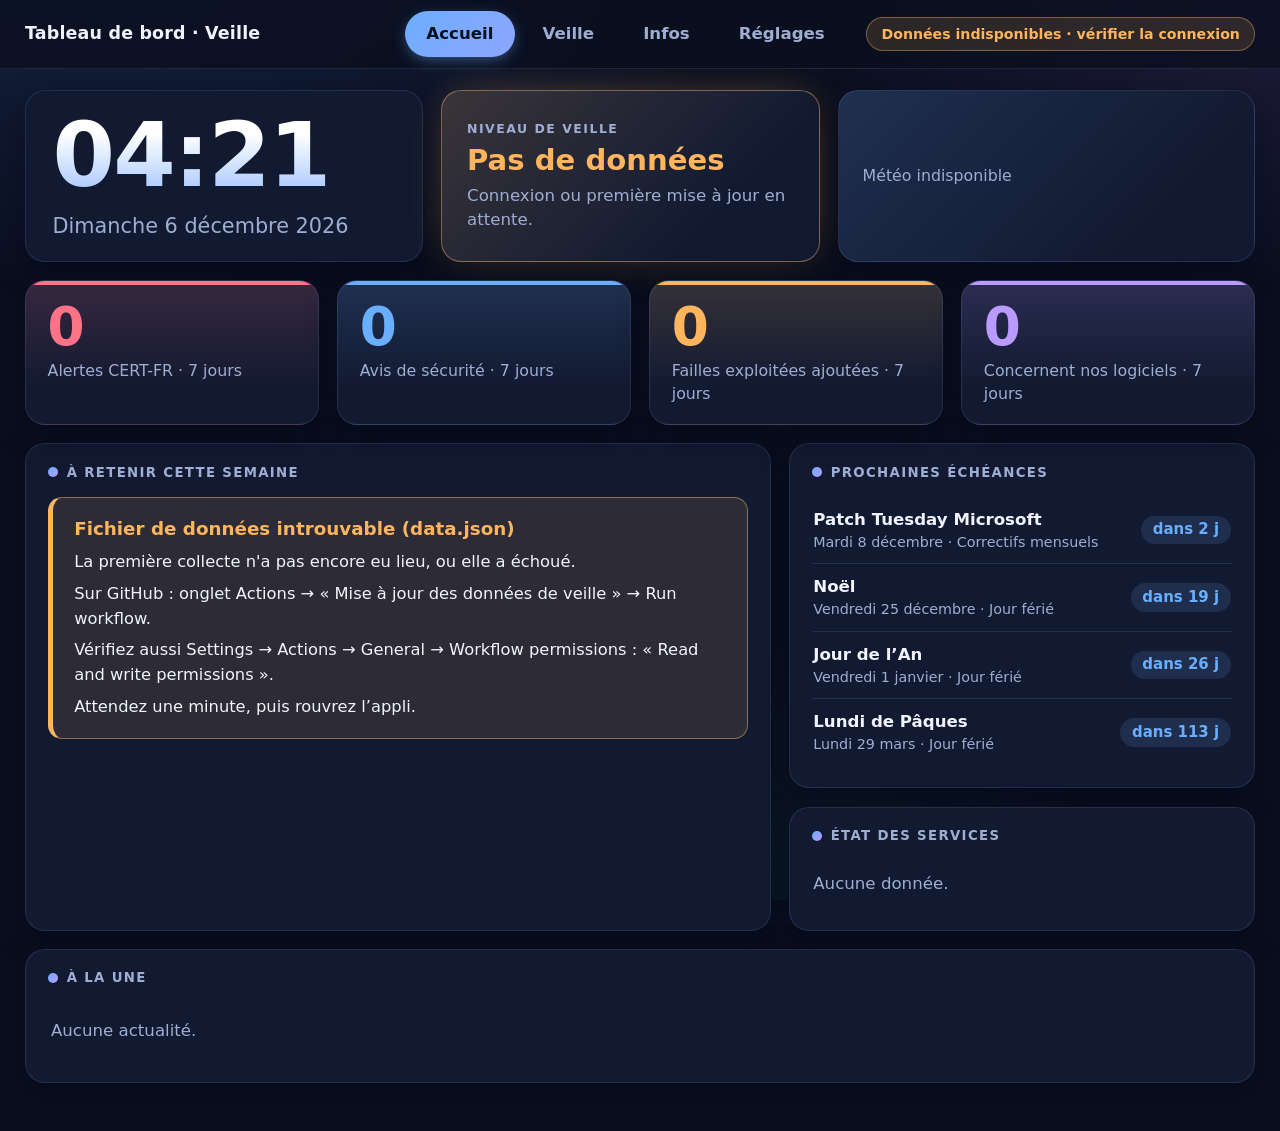
==== index.html @ 77cfb2e6 "Appli de veille installable (PWA) : accueil, veille, infos, réglages Collecte des flux publics par G" ====
<!doctype html>
<html lang="fr">
<head>
  <meta charset="utf-8">
  <meta name="viewport" content="width=device-width, initial-scale=1">
  <meta name="color-scheme" content="dark">
  <meta name="theme-color" content="#0b1220">
  <meta name="robots" content="noindex, nofollow">
  <title>Tableau de bord · SGC-NUM</title>
  <link rel="manifest" href="manifest.webmanifest">
  <link rel="icon" href="icons/icon-192.png">
  <link rel="apple-touch-icon" href="icons/icon-192.png">
  <script>try{var t=JSON.parse(localStorage.getItem('veille.settings')||'{}').theme;document.documentElement.dataset.theme=t==='light'?'light':'dark';}catch(e){document.documentElement.dataset.theme='dark';}</script>
  <link rel="stylesheet" href="style.css">
</head>
<body data-page="home">
  <header class="top">
    <div class="brand" id="brand">Tableau de bord · Veille</div>
    <nav>
      <a href="index.html" class="active">Accueil</a>
      <a href="veille.html">Veille</a>
      <a href="infos.html">Infos</a>
      <a href="reglages.html">Réglages</a>
    </nav>
    <div class="stale" id="stale" hidden></div>
  </header>

  <main class="home">
    <section class="hero">
      <div class="clock">
        <div id="time" class="time">--:--</div>
        <div id="date" class="date"></div>
      </div>
      <div class="level" id="level"></div>
      <div class="weather" id="weather"></div>
    </section>

    <section class="kpis" id="kpis" aria-label="Chiffres de la semaine"></section>

    <section class="panel">
      <h2>À retenir cette semaine</h2>
      <ol id="top" class="list"></ol>
    </section>

    <aside class="side">
      <section class="panel">
        <h2>Prochaines échéances</h2>
        <ul id="deadlines" class="plain"></ul>
      </section>
      <section class="panel">
        <h2>État des services</h2>
        <ul id="services" class="plain"></ul>
      </section>
    </aside>

    <section class="panel full">
      <h2>À la une</h2>
      <ul id="news" class="news-strip"></ul>
    </section>
  </main>

  <footer id="foot"></footer>

  <div id="modal" class="modal" hidden>
    <div class="sheet" role="dialog" aria-modal="true">
      <button class="close" id="close" aria-label="Fermer">✕</button>
      <div id="modal-body"></div>
    </div>
  </div>

  <script src="app.js"></script>
</body>
</html>
---- style.css ----
/* ============ Thèmes ============ */
:root,
:root[data-theme="dark"] {
  --bg: #0a0f1f;
  --glow-1: rgba(79, 140, 255, .17);
  --glow-2: rgba(168, 120, 255, .13);
  --glow-3: rgba(32, 214, 181, .08);
  --card: #121a31;
  --card-hi: #18223f;
  --line: rgba(150, 170, 230, .15);
  --text: #f1f4ff;
  --muted: #9eaed3;
  --faint: #70809f;
  --accent: #6aaeff;
  --accent-ink: #06101f;
  --red: #ff7387;
  --orange: #ffb55e;
  --green: #45e0a4;
  --purple: #b99aff;
  --purple-ink: #1a0f33;
  --teal: #4fd9e3;
  --gray: #8a99bd;
  --shadow: 0 10px 30px rgba(2, 6, 20, .45);
  --header: rgba(10, 15, 31, .8);
  --overlay: rgba(4, 8, 20, .74);
  --time-grad: linear-gradient(180deg, #ffffff 25%, #9cc2ff);
  color-scheme: dark;
}

:root[data-theme="light"] {
  --bg: #eef2fa;
  --glow-1: rgba(79, 140, 255, .16);
  --glow-2: rgba(168, 120, 255, .11);
  --glow-3: rgba(32, 214, 181, .09);
  --card: #ffffff;
  --card-hi: #f4f7fe;
  --line: rgba(20, 40, 90, .13);
  --text: #0e1a33;
  --muted: #51628a;
  --faint: #7b8aac;
  --accent: #1d6df0;
  --accent-ink: #ffffff;
  --red: #d42a41;
  --orange: #b85f00;
  --green: #08855a;
  --purple: #6a3fd4;
  --purple-ink: #ffffff;
  --teal: #08838d;
  --gray: #637199;
  --shadow: 0 8px 24px rgba(30, 50, 110, .10);
  --header: rgba(238, 242, 250, .88);
  --overlay: rgba(20, 30, 60, .38);
  --time-grad: linear-gradient(180deg, #0e1a33 30%, #2a62d6);
  color-scheme: light;
}

/* ============ Base ============ */
* { box-sizing: border-box; }
html { font-size: clamp(15px, 1.3vw, 21px); }
body {
  margin: 0;
  min-height: 100vh;
  color: var(--text);
  font-family: system-ui, -apple-system, "Segoe UI", Roboto, "Helvetica Neue", sans-serif;
  line-height: 1.45;
  background:
    radial-gradient(1100px 600px at 8% -8%, var(--glow-1), transparent 60%),
    radial-gradient(900px 520px at 100% 0%, var(--glow-2), transparent 55%),
    radial-gradient(900px 600px at 50% 110%, var(--glow-3), transparent 60%),
    var(--bg);
  background-attachment: fixed;
  -webkit-tap-highlight-color: transparent;
  user-select: none;
}
::selection { background: color-mix(in srgb, var(--accent) 35%, transparent); }
main { padding: 1.3rem 1.5rem 1.6rem; max-width: 1600px; margin: 0 auto; }

/* ============ Barre du haut ============ */
.top {
  display: flex; align-items: center; gap: 1.2rem;
  padding: .65rem 1.5rem;
  background: var(--header);
  backdrop-filter: blur(14px); -webkit-backdrop-filter: blur(14px);
  border-bottom: 1px solid var(--line);
  position: sticky; top: 0; z-index: 5;
}
.brand { font-weight: 800; letter-spacing: .01em; font-size: 1.05rem; }
nav { display: flex; gap: .35rem; margin-left: auto; }
nav a {
  color: var(--muted); text-decoration: none; font-weight: 650;
  padding: .6rem 1.3rem; border-radius: 999px; min-height: 46px;
  display: inline-flex; align-items: center;
  transition: background .15s, color .15s;
}
nav a:active { background: var(--card-hi); }
nav a.active {
  color: var(--accent-ink);
  background: linear-gradient(135deg, var(--accent), color-mix(in srgb, var(--accent) 55%, var(--purple)));
  box-shadow: 0 4px 16px -4px color-mix(in srgb, var(--accent) 60%, transparent);
}
.stale {
  color: var(--orange); font-size: .85rem; font-weight: 600;
  background: color-mix(in srgb, var(--orange) 14%, transparent);
  border: 1px solid color-mix(in srgb, var(--orange) 40%, transparent);
  padding: .35rem .85rem; border-radius: 999px;
}

/* ============ Mises en page ============ */
.home, .infos, .settings { display: grid; gap: 1.1rem; grid-template-columns: 1.6fr 1fr; }
.infos, .settings { grid-template-columns: 1fr 1fr; }
.home > *, .infos > *, .settings > *, .wx-grid > * { min-width: 0; }
.full { grid-column: 1 / -1; }
.side { display: flex; flex-direction: column; gap: 1.1rem; }
.hero { grid-column: 1 / -1; display: grid; gap: 1.1rem; grid-template-columns: 1.05fr 1fr 1.1fr; align-items: stretch; }
.kpis { grid-column: 1 / -1; display: grid; gap: 1.1rem; grid-template-columns: repeat(4, 1fr); }

.panel, .clock, .level, .weather {
  background: var(--card); border: 1px solid var(--line); border-radius: 20px; box-shadow: var(--shadow);
}
.panel { padding: 1.1rem 1.3rem 1.3rem; }
.panel h2 {
  margin: 0 0 .9rem; display: flex; align-items: center; gap: .55rem;
  font-size: .8rem; font-weight: 800; letter-spacing: .1em; text-transform: uppercase; color: var(--muted);
}
.panel h2::before {
  content: ""; width: .6rem; height: .6rem; border-radius: 50%; flex: none;
  background: linear-gradient(135deg, var(--accent), var(--purple));
}

/* ============ Accueil : horloge, niveau, météo ============ */
.clock { padding: 1.2rem 1.6rem; display: flex; flex-direction: column; justify-content: center; }
.time {
  font-size: 5.4rem; font-weight: 800; line-height: 1; letter-spacing: -.02em; font-variant-numeric: tabular-nums;
  background: var(--time-grad); -webkit-background-clip: text; background-clip: text; color: transparent;
}
.date { color: var(--muted); font-size: 1.25rem; margin-top: .6rem; font-weight: 500; }

.level {
  --c: var(--green);
  padding: 1.2rem 1.5rem; display: flex; flex-direction: column; justify-content: center; gap: .35rem;
  background: linear-gradient(135deg, color-mix(in srgb, var(--c) 17%, var(--card)), var(--card) 72%);
  border-color: color-mix(in srgb, var(--c) 38%, var(--line));
  box-shadow: var(--shadow), 0 0 44px -14px color-mix(in srgb, var(--c) 55%, transparent);
}
.level.ok { --c: var(--green); }
.level.warn { --c: var(--orange); }
.level.crit { --c: var(--red); }
.level .tag { font-size: .75rem; letter-spacing: .12em; text-transform: uppercase; color: var(--muted); font-weight: 700; }
.level .label { font-size: 1.75rem; font-weight: 800; color: var(--c); line-height: 1.15; }
.level .why { color: var(--muted); font-size: 1rem; }

.weather {
  padding: 1.1rem 1.4rem; display: flex; flex-direction: column; gap: .7rem; justify-content: center;
  background: linear-gradient(135deg, color-mix(in srgb, var(--accent) 15%, var(--card)), var(--card) 75%);
}
.weather .now { display: flex; align-items: center; gap: 1rem; }
.weather .icon { font-size: 3.2rem; line-height: 1; }
.weather .temp { font-size: 2.7rem; font-weight: 800; line-height: 1; }
.weather .meta { color: var(--muted); font-size: .95rem; }
.weather .hours { display: flex; gap: .3rem; border-top: 1px solid var(--line); padding-top: .7rem; }

.hour { flex: 1; text-align: center; font-size: .85rem; color: var(--muted); font-variant-numeric: tabular-nums; }
.hour b { display: block; color: var(--text); font-weight: 650; }
.hour .ic { font-size: 1.3rem; line-height: 1.5; }
.hour .pp { color: var(--accent); font-size: .75rem; font-weight: 600; }

/* ============ Chiffres de la semaine ============ */
.kpi {
  --c: var(--accent);
  position: relative; overflow: hidden; display: block; min-height: 48px;
  padding: 1.1rem 1.3rem; text-decoration: none; color: inherit;
  border: 1px solid var(--line); border-radius: 20px; box-shadow: var(--shadow);
  background: linear-gradient(180deg, color-mix(in srgb, var(--c) 15%, var(--card)), var(--card) 75%);
}
.kpi::after { content: ""; position: absolute; left: 0; right: 0; top: 0; height: 4px; background: var(--c); }
.kpi:active { filter: brightness(1.12); }
.kpi .n { font-size: 3.2rem; font-weight: 800; line-height: 1.05; color: var(--c); font-variant-numeric: tabular-nums; }
.kpi .l { color: var(--muted); font-size: .95rem; margin-top: .25rem; }
.kpi.k-alerte { --c: var(--red); }
.kpi.k-avis { --c: var(--accent); }
.kpi.k-kev { --c: var(--orange); }
.kpi.k-match { --c: var(--purple); }

/* ============ Listes d'articles ============ */
.list { list-style: none; margin: 0; padding: 0; display: flex; flex-direction: column; gap: .6rem; }
.item {
  --c: var(--gray);
  position: relative; overflow: hidden; cursor: pointer; min-height: 48px;
  background: var(--card-hi); border: 1px solid var(--line); border-radius: 14px;
  padding: .85rem 1rem .85rem 1.25rem;
}
.item::before { content: ""; position: absolute; left: 0; top: 0; bottom: 0; width: 5px; background: var(--c); }
.item:active { filter: brightness(1.12); }
.item .title {
  font-weight: 650; line-height: 1.35; font-size: 1.02rem;
  overflow: hidden; display: -webkit-box; -webkit-line-clamp: 2; -webkit-box-orient: vertical;
}
.item .meta { display: flex; flex-wrap: wrap; gap: .45rem; align-items: center; margin-top: .5rem; color: var(--muted); font-size: .84rem; }
.t-alerte { --c: var(--red); }
.t-kev { --c: var(--orange); }
.t-avis { --c: var(--accent); }
.t-cti { --c: var(--purple); }
.t-vuln { --c: var(--teal); }
.t-actualite, .t-news { --c: var(--gray); }
.list.big .item .title { font-size: 1.08rem; }
.empty { color: var(--muted); padding: 1rem .2rem; }

.badge {
  --c: var(--gray);
  display: inline-flex; align-items: center; padding: .16rem .62rem; border-radius: 999px;
  font-size: .76rem; font-weight: 700; color: var(--c);
  background: color-mix(in srgb, var(--c) 16%, transparent);
  border: 1px solid color-mix(in srgb, var(--c) 32%, transparent);
}
.b-alerte { --c: var(--red); }
.b-kev { --c: var(--orange); }
.b-avis, .b-news { --c: var(--accent); }
.b-cti { --c: var(--purple); }
.b-vuln { --c: var(--teal); }
.b-actualite { --c: var(--gray); }
.b-match { --c: var(--purple); background: color-mix(in srgb, var(--purple) 26%, transparent); font-weight: 800; }
.b-ransom { background: var(--red); color: #fff; border-color: transparent; }

/* Message quand il n'y a rien à afficher */
.notice {
  list-style: none; display: flex; flex-direction: column; gap: .45rem;
  padding: 1.1rem 1.3rem; border-radius: 14px;
  background: color-mix(in srgb, var(--orange) 11%, var(--card));
  border: 1px solid color-mix(in srgb, var(--orange) 40%, var(--line));
  border-left: 5px solid var(--orange);
}
.notice .n-title { font-weight: 800; font-size: 1.1rem; color: var(--orange); }
.notice .n-line { line-height: 1.5; font-size: .98rem; }

/* ============ Listes simples ============ */
.plain { list-style: none; margin: 0; padding: 0; display: flex; flex-direction: column; }
.plain li { display: flex; align-items: center; gap: .8rem; padding: .65rem .1rem; border-bottom: 1px solid var(--line); min-height: 48px; }
.plain li:last-child { border-bottom: 0; }
.plain .grow { flex: 1; min-width: 0; font-weight: 600; }
.plain .sub { color: var(--muted); font-size: .86rem; font-weight: 400; }
.plain .when {
  color: var(--accent); font-weight: 800; white-space: nowrap; font-variant-numeric: tabular-nums;
  background: color-mix(in srgb, var(--accent) 13%, transparent); padding: .2rem .7rem; border-radius: 999px; font-size: .9rem;
}
.dot { width: .85rem; height: .85rem; border-radius: 50%; background: var(--gray); flex: none; }
.dot.ok { background: var(--green); box-shadow: 0 0 10px color-mix(in srgb, var(--green) 70%, transparent); }
.dot.warn { background: var(--orange); box-shadow: 0 0 10px color-mix(in srgb, var(--orange) 70%, transparent); }
.dot.bad { background: var(--red); box-shadow: 0 0 10px color-mix(in srgb, var(--red) 70%, transparent); }

/* ============ À la une ============ */
.news-strip { list-style: none; margin: 0; padding: 0; display: grid; gap: .8rem; grid-template-columns: repeat(3, 1fr); }
.news { background: var(--card-hi); border: 1px solid var(--line); border-radius: 14px; padding: .9rem 1.05rem; cursor: pointer; min-height: 48px; }
.news:active { filter: brightness(1.12); }
.news .src { color: var(--accent); font-size: .76rem; font-weight: 800; letter-spacing: .06em; text-transform: uppercase; }
.news .t { margin-top: .3rem; font-weight: 650; line-height: 1.35; overflow: hidden; display: -webkit-box; -webkit-line-clamp: 3; -webkit-box-orient: vertical; }
.news .ago { color: var(--muted); font-size: .8rem; margin-top: .4rem; }

/* ============ Page Veille ============ */
.veille { display: flex; flex-direction: column; gap: 1rem; }
.toolbar { display: flex; flex-direction: column; gap: .75rem; }
#q {
  width: 100%; padding: .95rem 1.2rem; font-size: 1.05rem; border-radius: 14px; user-select: text; font-family: inherit;
  background: var(--card); color: var(--text); border: 1px solid var(--line); box-shadow: var(--shadow);
}
#q::placeholder { color: var(--faint); }
#q:focus { outline: 2px solid var(--accent); outline-offset: 1px; }
.chips { display: flex; flex-wrap: wrap; gap: .5rem; }
.chip {
  min-height: 44px; padding: .5rem 1.1rem; border-radius: 999px; cursor: pointer; font-family: inherit;
  border: 1px solid var(--line); background: var(--card); color: var(--muted); font-size: .95rem; font-weight: 650;
}
.chip[aria-pressed="true"] { background: var(--accent); color: var(--accent-ink); border-color: transparent; box-shadow: 0 4px 14px -4px color-mix(in srgb, var(--accent) 60%, transparent); }
.chips.groups .chip[aria-pressed="true"] { background: var(--purple); color: var(--purple-ink); box-shadow: 0 4px 14px -4px color-mix(in srgb, var(--purple) 60%, transparent); }
.count { color: var(--muted); font-size: .9rem; font-weight: 600; }

/* ============ Météo détaillée ============ */
.wx-grid { display: grid; gap: 1.3rem; grid-template-columns: minmax(0, 1fr) minmax(0, 1.6fr); align-items: start; }
.wx-now { display: flex; align-items: center; gap: 1.1rem; }
.wx-now .icon { font-size: 4.4rem; line-height: 1; }
.wx-now .temp { font-size: 3.7rem; font-weight: 800; line-height: 1; }
.wx-now .meta { color: var(--muted); }
.wx-facts { display: grid; grid-template-columns: 1fr 1fr 1fr; gap: .6rem; margin-top: 1.1rem; }
.fact { background: var(--card-hi); border: 1px solid var(--line); border-radius: 12px; padding: .6rem .85rem; }
.fact .k { color: var(--muted); font-size: .78rem; }
.fact .v { font-weight: 700; font-size: 1.05rem; }
.scroller { display: flex; gap: .4rem; overflow-x: auto; padding-bottom: .5rem; -webkit-overflow-scrolling: touch; scrollbar-width: thin; }
.scroller .hour { flex: 0 0 4.3rem; background: var(--card-hi); border: 1px solid var(--line); border-radius: 12px; padding: .55rem .2rem; }
.days { display: flex; flex-direction: column; margin-top: .6rem; }
.day { display: grid; grid-template-columns: 6rem 2rem 1fr auto; gap: .6rem; align-items: center; padding: .5rem 0; border-top: 1px solid var(--line); font-size: .96rem; }
.day .d { font-weight: 700; text-transform: capitalize; }
.day .r { color: var(--muted); }
.stale-note { color: var(--orange); font-size: .8rem; font-weight: 600; }
.hint { color: var(--muted); font-size: .88rem; line-height: 1.5; margin: 0 0 .5rem; }
.hint.spaced { margin-top: 1.1rem; }
.hint code { background: var(--card-hi); padding: .05rem .4rem; border-radius: 6px; }

/* ============ Réglages ============ */
.settings input[type="text"], .settings textarea {
  width: 100%; padding: .85rem 1.05rem; font-size: 1rem; border-radius: 12px; user-select: text; font-family: inherit;
  background: var(--card-hi); color: var(--text); border: 1px solid var(--line);
}
.settings input:focus, .settings textarea:focus { outline: 2px solid var(--accent); outline-offset: 1px; }
.settings textarea { font-family: ui-monospace, Menlo, Consolas, monospace; font-size: .9rem; line-height: 1.55; resize: vertical; min-height: 16rem; }
.actions { display: flex; align-items: center; gap: .8rem; margin-top: 1rem; flex-wrap: wrap; }
.btn {
  min-height: 48px; padding: .6rem 1.4rem; border-radius: 999px; cursor: pointer; font-family: inherit;
  border: 1px solid var(--line); background: var(--card-hi); color: var(--text); font-weight: 700; font-size: 1rem;
}
.btn.primary { background: var(--accent); color: var(--accent-ink); border-color: transparent; }

/* ============ Fenêtre de détail ============ */
.modal {
  position: fixed; inset: 0; z-index: 20; padding: 1.5rem;
  display: flex; align-items: center; justify-content: center;
  background: var(--overlay); backdrop-filter: blur(6px); -webkit-backdrop-filter: blur(6px);
}
.modal[hidden] { display: none; }
.sheet {
  position: relative; width: min(900px, 100%); max-height: 88vh; overflow: auto; user-select: text;
  background: var(--card); border: 1px solid var(--line); border-radius: 24px; padding: 1.7rem 1.9rem; box-shadow: var(--shadow);
}
.close {
  position: absolute; top: .9rem; right: .9rem; width: 48px; height: 48px; border-radius: 50%; cursor: pointer;
  border: 1px solid var(--line); background: var(--card-hi); color: var(--text); font-size: 1.2rem;
}
.sheet h3 { margin: 0 3.2rem .8rem 0; font-size: 1.4rem; line-height: 1.3; }
.sheet .row { display: flex; flex-wrap: wrap; gap: .5rem; align-items: center; margin-bottom: .8rem; color: var(--muted); font-size: .9rem; }
.sheet p { line-height: 1.6; font-size: 1.06rem; margin: .7rem 0; }
.sheet .src { color: var(--muted); font-size: .85rem; word-break: break-all; margin-top: 1rem; }
.sheet .cves { display: flex; flex-wrap: wrap; gap: .4rem; margin-top: .7rem; }
.sheet .cves span { font-family: ui-monospace, Menlo, monospace; background: var(--card-hi); border: 1px solid var(--line); border-radius: 8px; padding: .15rem .55rem; font-size: .85rem; }

footer { color: var(--faint); font-size: .8rem; padding: 0 1.5rem 1.3rem; display: flex; gap: 1.2rem; flex-wrap: wrap; max-width: 1600px; margin: 0 auto; }
footer .bad { color: var(--orange); font-weight: 600; }

/* ============ Écrans étroits ============ */
@media (max-width: 900px) {
  .hero { grid-template-columns: 1fr; }
  .kpis { grid-template-columns: repeat(2, 1fr); }
  .home, .infos, .settings { grid-template-columns: 1fr; }
  .news-strip { grid-template-columns: 1fr; }
  .wx-grid { grid-template-columns: 1fr; }
  .wx-facts { grid-template-columns: 1fr 1fr; }
  .time { font-size: 4rem; }
}
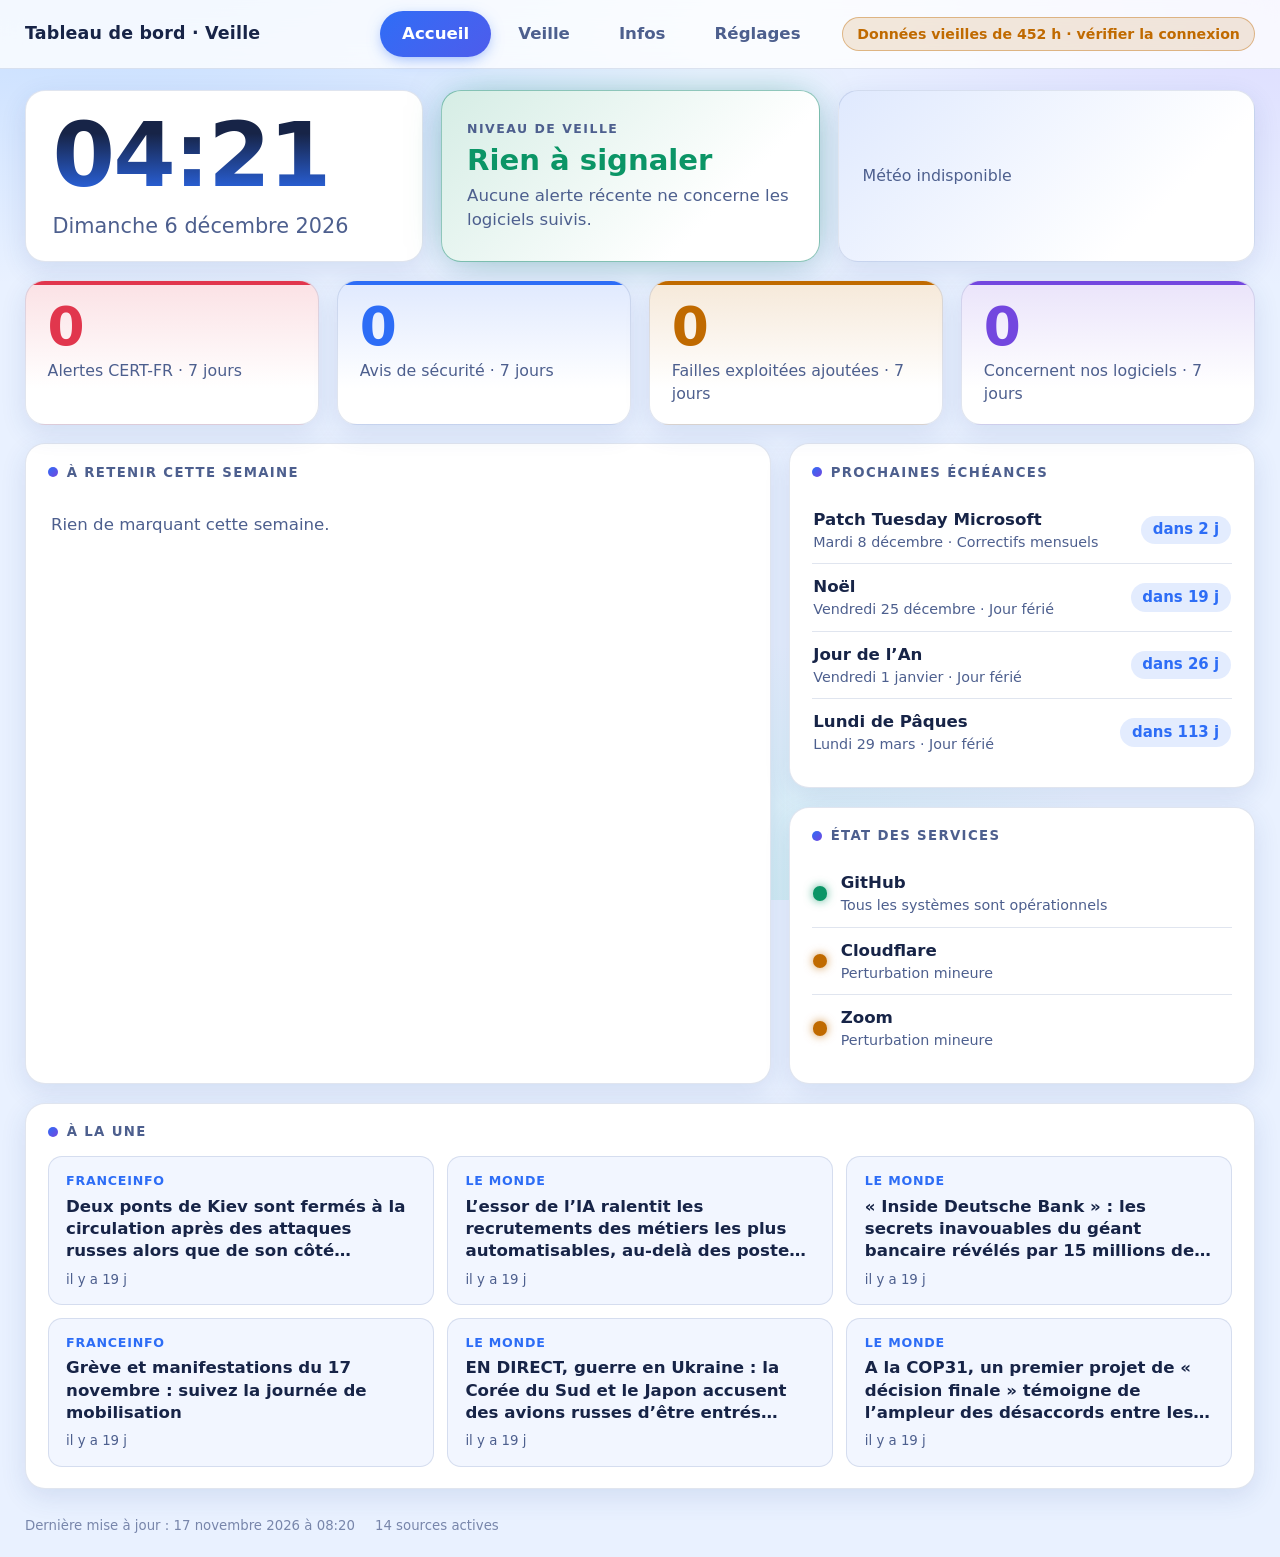
==== commit 70542016: "Traduction en français, résumé détaillé, bouton Lien, thème clair par défaut - Traduction automatiqu" ====
--- a/index.html
+++ b/index.html
@@ -3,14 +3,14 @@
 <head>
   <meta charset="utf-8">
   <meta name="viewport" content="width=device-width, initial-scale=1">
-  <meta name="color-scheme" content="dark">
-  <meta name="theme-color" content="#0b1220">
+  <meta name="color-scheme" content="light dark">
+  <meta name="theme-color" content="#eaf2ff">
   <meta name="robots" content="noindex, nofollow">
   <title>Tableau de bord · SGC-NUM</title>
   <link rel="manifest" href="manifest.webmanifest">
   <link rel="icon" href="icons/icon-192.png">
   <link rel="apple-touch-icon" href="icons/icon-192.png">
-  <script>try{var t=JSON.parse(localStorage.getItem('veille.settings')||'{}').theme;document.documentElement.dataset.theme=t==='light'?'light':'dark';}catch(e){document.documentElement.dataset.theme='dark';}</script>
+  <script>try{var t=JSON.parse(localStorage.getItem('veille.settings')||'{}').theme;document.documentElement.dataset.theme=t==='dark'?'dark':'light';}catch(e){document.documentElement.dataset.theme='light';}</script>
   <link rel="stylesheet" href="style.css">
 </head>
 <body data-page="home">
--- a/style.css
+++ b/style.css
@@ -1,57 +1,59 @@
 /* ============ Thèmes ============ */
+/* Clair (par défaut) : fond ciel et lavande, cartes blanches, accents doux */
 :root,
+:root[data-theme="light"] {
+  --bg: #e9f1ff;
+  --glow-1: rgba(86, 160, 255, .30);
+  --glow-2: rgba(176, 142, 255, .22);
+  --glow-3: rgba(70, 220, 180, .20);
+  --card: #ffffff;
+  --card-hi: #f2f6ff;
+  --line: rgba(40, 70, 140, .14);
+  --text: #172447;
+  --muted: #4d5f8e;
+  --faint: #7886ab;
+  --accent: #2d6df6;
+  --accent-ink: #ffffff;
+  --red: #e1364d;
+  --orange: #c06a00;
+  --green: #0b9566;
+  --purple: #7347df;
+  --purple-ink: #ffffff;
+  --teal: #0a8f9c;
+  --gray: #64729a;
+  --shadow: 0 8px 26px rgba(40, 70, 150, .12);
+  --header: rgba(255, 255, 255, .78);
+  --overlay: rgba(30, 45, 90, .38);
+  --time-grad: linear-gradient(180deg, #172447 25%, #2d6df6);
+  color-scheme: light;
+}
+
+/* Soir : bleu nuit adouci, jamais noir */
 :root[data-theme="dark"] {
-  --bg: #0a0f1f;
-  --glow-1: rgba(79, 140, 255, .17);
-  --glow-2: rgba(168, 120, 255, .13);
-  --glow-3: rgba(32, 214, 181, .08);
-  --card: #121a31;
-  --card-hi: #18223f;
-  --line: rgba(150, 170, 230, .15);
-  --text: #f1f4ff;
-  --muted: #9eaed3;
-  --faint: #70809f;
-  --accent: #6aaeff;
-  --accent-ink: #06101f;
-  --red: #ff7387;
-  --orange: #ffb55e;
-  --green: #45e0a4;
-  --purple: #b99aff;
-  --purple-ink: #1a0f33;
-  --teal: #4fd9e3;
-  --gray: #8a99bd;
-  --shadow: 0 10px 30px rgba(2, 6, 20, .45);
-  --header: rgba(10, 15, 31, .8);
-  --overlay: rgba(4, 8, 20, .74);
-  --time-grad: linear-gradient(180deg, #ffffff 25%, #9cc2ff);
+  --bg: #26355f;
+  --glow-1: rgba(120, 170, 255, .26);
+  --glow-2: rgba(190, 150, 255, .20);
+  --glow-3: rgba(80, 225, 190, .14);
+  --card: #31427a;
+  --card-hi: #3a4d8a;
+  --line: rgba(205, 218, 255, .22);
+  --text: #f7f9ff;
+  --muted: #c3d0f2;
+  --faint: #98a8d6;
+  --accent: #8cc2ff;
+  --accent-ink: #12204a;
+  --red: #ff90a0;
+  --orange: #ffc87d;
+  --green: #66ecb8;
+  --purple: #cdb5ff;
+  --purple-ink: #271a52;
+  --teal: #78e6ee;
+  --gray: #a9b6da;
+  --shadow: 0 10px 28px rgba(15, 25, 60, .30);
+  --header: rgba(38, 53, 95, .85);
+  --overlay: rgba(20, 30, 65, .55);
+  --time-grad: linear-gradient(180deg, #ffffff 25%, #c2dbff);
   color-scheme: dark;
-}
-
-:root[data-theme="light"] {
-  --bg: #eef2fa;
-  --glow-1: rgba(79, 140, 255, .16);
-  --glow-2: rgba(168, 120, 255, .11);
-  --glow-3: rgba(32, 214, 181, .09);
-  --card: #ffffff;
-  --card-hi: #f4f7fe;
-  --line: rgba(20, 40, 90, .13);
-  --text: #0e1a33;
-  --muted: #51628a;
-  --faint: #7b8aac;
-  --accent: #1d6df0;
-  --accent-ink: #ffffff;
-  --red: #d42a41;
-  --orange: #b85f00;
-  --green: #08855a;
-  --purple: #6a3fd4;
-  --purple-ink: #ffffff;
-  --teal: #08838d;
-  --gray: #637199;
-  --shadow: 0 8px 24px rgba(30, 50, 110, .10);
-  --header: rgba(238, 242, 250, .88);
-  --overlay: rgba(20, 30, 60, .38);
-  --time-grad: linear-gradient(180deg, #0e1a33 30%, #2a62d6);
-  color-scheme: light;
 }
 
 /* ============ Base ============ */
@@ -343,3 +345,13 @@
   .wx-facts { grid-template-columns: 1fr 1fr; }
   .time { font-size: 4rem; }
 }
+
+/* ============ Fenêtre de détail : résumé, note, bouton Lien ============ */
+.sheet h4 {
+  margin: 1.2rem 0 .1rem; font-size: .78rem; font-weight: 800; letter-spacing: .1em;
+  text-transform: uppercase; color: var(--muted);
+}
+.sheet .orig { color: var(--muted); font-size: .88rem; font-style: italic; margin: -.2rem 0 .7rem; }
+.sheet .note { color: var(--faint); font-size: .82rem; margin-top: .9rem; }
+.modal-actions { margin-top: 1.3rem; display: flex; }
+.linkbtn { text-decoration: none; display: inline-flex; align-items: center; justify-content: center; min-width: 9rem; }
